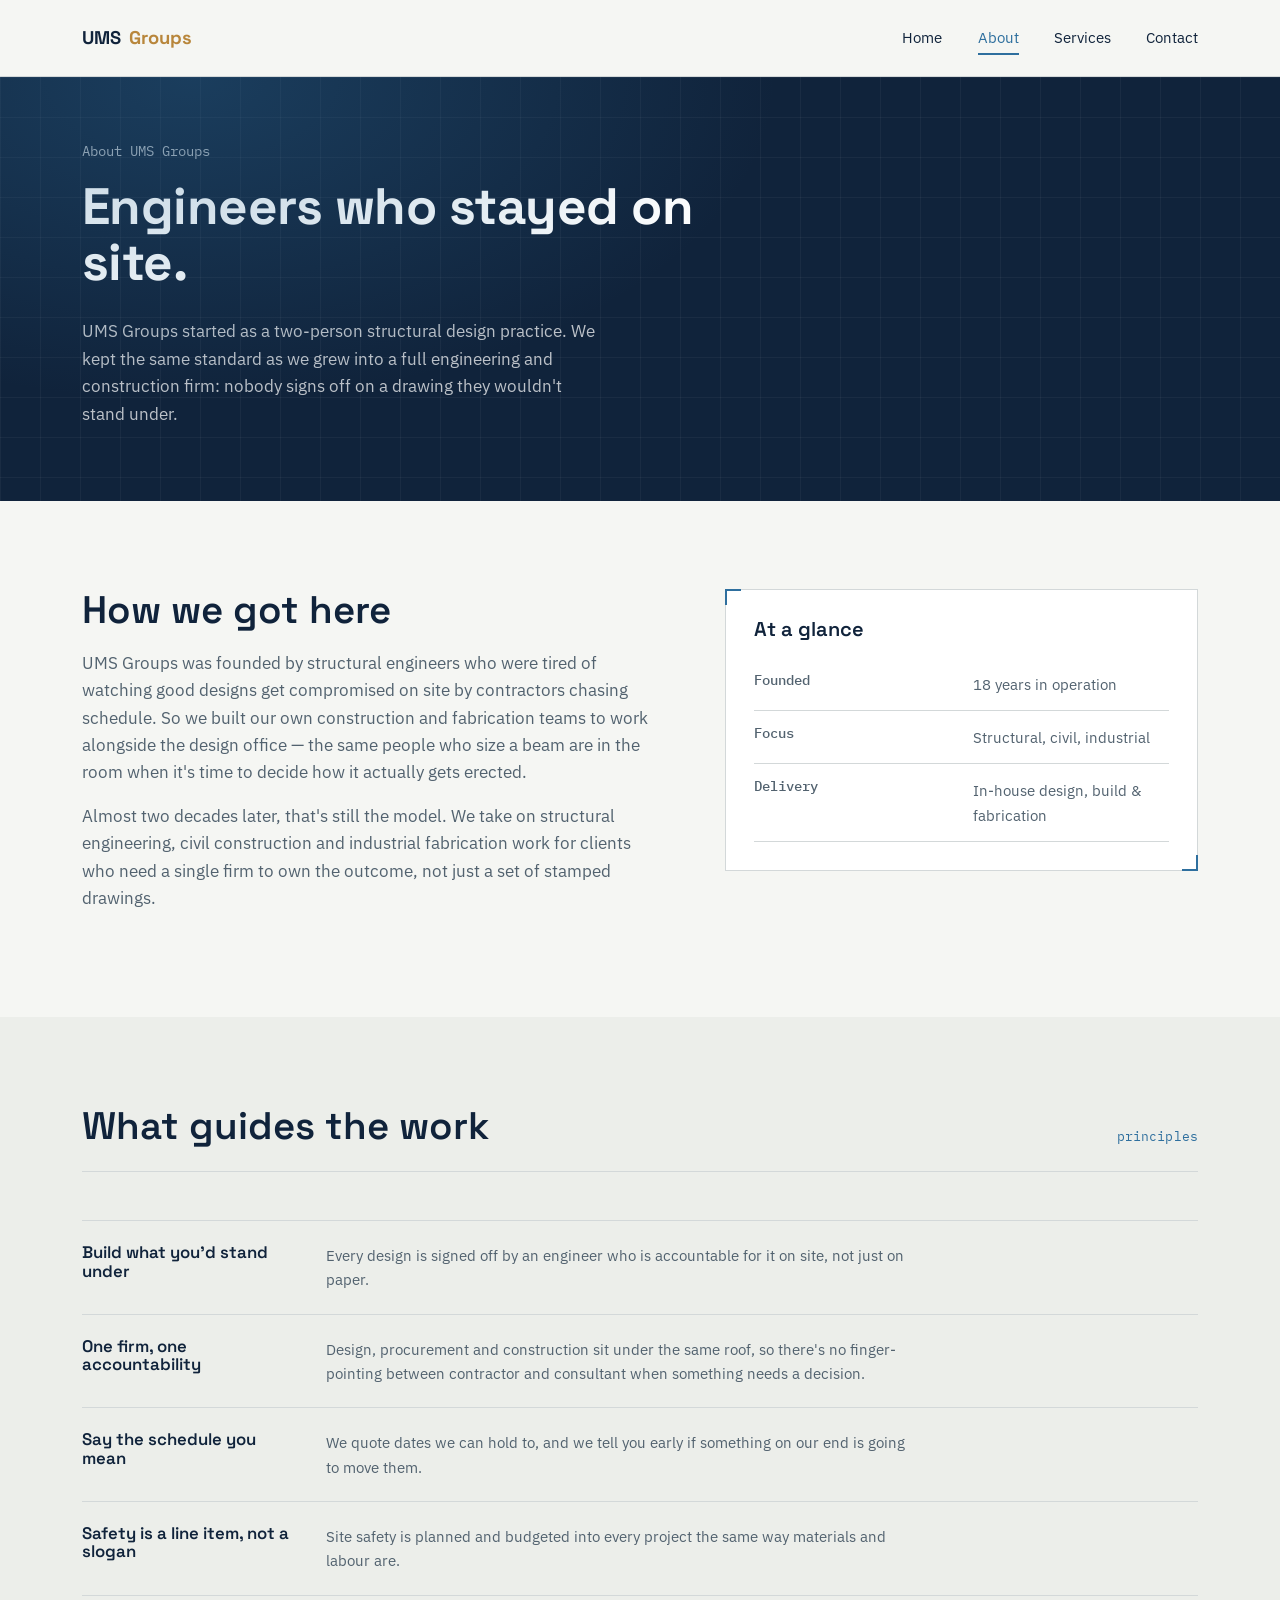
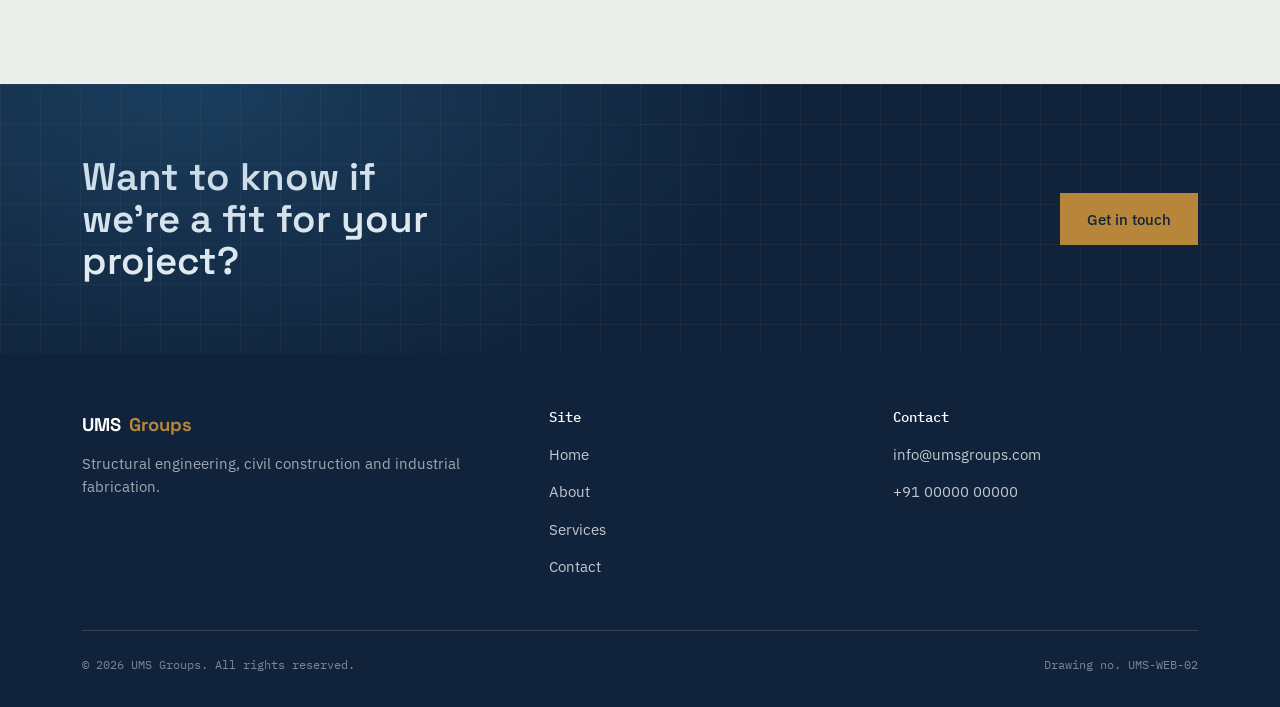
==== about.html @ aa7c988b "Add files via upload" ====
<!DOCTYPE html>
<html lang="en">
<head>
<meta charset="UTF-8">
<meta name="viewport" content="width=device-width, initial-scale=1.0">
<title>About — UMS Groups</title>
<meta name="description" content="UMS Groups is a structural and civil engineering firm built by engineers who also run the construction crews.">
<link rel="stylesheet" href="style.css">
</head>
<body>

<header class="site-header">
  <div class="wrap">
    <a href="index.html" class="brand">UMS <span>Groups</span></a>
    <nav class="primary" id="primaryNav">
      <a href="index.html">Home</a>
      <a href="about.html" class="current">About</a>
      <a href="services.html">Services</a>
      <a href="contact.html">Contact</a>
    </nav>
    <button class="nav-toggle" id="navToggle" aria-expanded="false" aria-controls="primaryNav">Menu</button>
  </div>
</header>

<section class="blueprint page-hero">
  <div class="wrap">
    <p class="eyebrow">About UMS Groups</p>
    <h1>Engineers who stayed on site.</h1>
    <p class="lede">UMS Groups started as a two-person structural design practice. We kept the same standard as we grew into a full engineering and construction firm: nobody signs off on a drawing they wouldn't stand under.</p>
  </div>
</section>

<section>
  <div class="wrap split">
    <div>
      <h2>How we got here</h2>
      <p>UMS Groups was founded by structural engineers who were tired of watching good designs get compromised on site by contractors chasing schedule. So we built our own construction and fabrication teams to work alongside the design office — the same people who size a beam are in the room when it's time to decide how it actually gets erected.</p>
      <p>Almost two decades later, that's still the model. We take on structural engineering, civil construction and industrial fabrication work for clients who need a single firm to own the outcome, not just a set of stamped drawings.</p>
    </div>
    <div class="panel">
      <h3 style="margin-bottom:18px;">At a glance</h3>
      <div class="row-list" style="border-top:none;">
        <div class="row" style="grid-template-columns:1fr 1fr;padding:14px 0;">
          <h3 style="font-size:0.9rem;color:var(--slate);font-family:var(--font-mono);font-weight:500;">Founded</h3>
          <p style="margin:0;">18 years in operation</p>
        </div>
        <div class="row" style="grid-template-columns:1fr 1fr;padding:14px 0;">
          <h3 style="font-size:0.9rem;color:var(--slate);font-family:var(--font-mono);font-weight:500;">Focus</h3>
          <p style="margin:0;">Structural, civil, industrial</p>
        </div>
        <div class="row" style="grid-template-columns:1fr 1fr;padding:14px 0;">
          <h3 style="font-size:0.9rem;color:var(--slate);font-family:var(--font-mono);font-weight:500;">Delivery</h3>
          <p style="margin:0;">In-house design, build &amp; fabrication</p>
        </div>
      </div>
    </div>
  </div>
</section>

<section class="on-dim">
  <div class="wrap">
    <div class="section-head">
      <h2>What guides the work</h2>
      <span class="index mono">principles</span>
    </div>
    <div class="row-list">
      <div class="row">
        <h3>Build what you'd stand under</h3>
        <p>Every design is signed off by an engineer who is accountable for it on site, not just on paper.</p>
      </div>
      <div class="row">
        <h3>One firm, one accountability</h3>
        <p>Design, procurement and construction sit under the same roof, so there's no finger-pointing between contractor and consultant when something needs a decision.</p>
      </div>
      <div class="row">
        <h3>Say the schedule you mean</h3>
        <p>We quote dates we can hold to, and we tell you early if something on our end is going to move them.</p>
      </div>
      <div class="row">
        <h3>Safety is a line item, not a slogan</h3>
        <p>Site safety is planned and budgeted into every project the same way materials and labour are.</p>
      </div>
    </div>
  </div>
</section>

<section class="blueprint cta-band">
  <div class="wrap">
    <h2>Want to know if we're a fit for your project?</h2>
    <a href="contact.html" class="btn btn-primary">Get in touch</a>
  </div>
</section>

<footer class="site-footer">
  <div class="wrap">
    <div class="foot-top">
      <div>
        <div class="brand">UMS <span style="color:#B8863B;">Groups</span></div>
        <p>Structural engineering, civil construction and industrial fabrication.</p>
      </div>
      <div>
        <h4>Site</h4>
        <ul>
          <li><a href="index.html">Home</a></li>
          <li><a href="about.html">About</a></li>
          <li><a href="services.html">Services</a></li>
          <li><a href="contact.html">Contact</a></li>
        </ul>
      </div>
      <div>
        <h4>Contact</h4>
        <ul>
          <li><a href="mailto:info@umsgroups.com">info@umsgroups.com</a></li>
          <li><a href="tel:+910000000000">+91 00000 00000</a></li>
        </ul>
      </div>
    </div>
    <div class="foot-bottom">
      <span>© 2026 UMS Groups. All rights reserved.</span>
      <span>Drawing no. UMS-WEB-02</span>
    </div>
  </div>
</footer>

<script>
  const toggle = document.getElementById('navToggle');
  const nav = document.getElementById('primaryNav');
  if (toggle) {
    toggle.addEventListener('click', () => {
      const open = nav.classList.toggle('open');
      toggle.setAttribute('aria-expanded', open ? 'true' : 'false');
    });
  }
</script>

</body>
</html>
---- style.css ----
/* ============================================
   UMS Groups — shared design system
   Concept: technical / blueprint drawing.
   Structure reads like a drawing sheet — grid
   lines, corner ticks, measurement labels —
   rather than decorative cards or gradients.
   ============================================ */

@import url('https://fonts.googleapis.com/css2?family=Space+Grotesk:wght@400;500;600;700&family=IBM+Plex+Sans:wght@400;500;600&family=IBM+Plex+Mono:wght@400;500&display=swap');

:root {
  --ink: #10233B;        /* primary navy — headings, dark surfaces */
  --steel: #2E6F9E;      /* structural blue — links, accents */
  --slate: #52626F;      /* secondary text */
  --brass: #B8863B;      /* warm accent — CTAs, highlights */
  --paper: #F5F6F3;      /* page background */
  --paper-dim: #ECEEEA;  /* recessed panels */
  --line: #D3D8D9;       /* hairlines, grid */
  --line-strong: #AEB6B8;
  --white: #FFFFFF;

  --font-display: 'Space Grotesk', sans-serif;
  --font-body: 'IBM Plex Sans', sans-serif;
  --font-mono: 'IBM Plex Mono', monospace;

  --measure: 66ch;
}

* { box-sizing: border-box; }

html { scroll-behavior: smooth; }

body {
  margin: 0;
  background: var(--paper);
  color: var(--ink);
  font-family: var(--font-body);
  font-size: 17px;
  line-height: 1.6;
  -webkit-font-smoothing: antialiased;
}

@media (prefers-reduced-motion: reduce) {
  html { scroll-behavior: auto; }
  * { animation-duration: 0.001ms !important; transition-duration: 0.001ms !important; }
}

h1, h2, h3, h4 {
  font-family: var(--font-display);
  font-weight: 600;
  line-height: 1.1;
  margin: 0 0 0.5em;
  color: var(--ink);
}

h1 { font-size: clamp(2.4rem, 5vw, 4.2rem); font-weight: 700; letter-spacing: -0.01em; }
h2 { font-size: clamp(1.8rem, 3vw, 2.6rem); }
h3 { font-size: 1.25rem; }

p { margin: 0 0 1em; color: var(--slate); max-width: var(--measure); }

a { color: var(--steel); text-decoration: none; }
a:hover { text-decoration: underline; }

a:focus-visible,
button:focus-visible {
  outline: 2px solid var(--brass);
  outline-offset: 3px;
}

.mono {
  font-family: var(--font-mono);
  font-size: 0.8rem;
  color: var(--slate);
  letter-spacing: 0.01em;
}

.wrap {
  max-width: 1180px;
  margin: 0 auto;
  padding: 0 32px;
}

/* ---------- Header ---------- */

.site-header {
  border-bottom: 1px solid var(--line);
  background: var(--paper);
  position: sticky;
  top: 0;
  z-index: 40;
}

.site-header .wrap {
  display: flex;
  align-items: center;
  justify-content: space-between;
  height: 76px;
}

.brand {
  font-family: var(--font-display);
  font-weight: 700;
  font-size: 1.15rem;
  color: var(--ink);
  display: flex;
  align-items: baseline;
  gap: 8px;
}

.brand span {
  color: var(--brass);
}

.brand:hover { text-decoration: none; }

nav.primary {
  display: flex;
  gap: 2.2rem;
}

nav.primary a {
  color: var(--ink);
  font-size: 0.95rem;
  padding: 4px 0;
  border-bottom: 2px solid transparent;
}

nav.primary a:hover {
  text-decoration: none;
  border-bottom-color: var(--brass);
}

nav.primary a.current {
  color: var(--steel);
  border-bottom-color: var(--steel);
}

.nav-toggle { display: none; }

@media (max-width: 760px) {
  nav.primary {
    position: absolute;
    top: 76px;
    left: 0;
    right: 0;
    background: var(--paper);
    border-bottom: 1px solid var(--line);
    flex-direction: column;
    gap: 0;
    display: none;
  }
  nav.primary.open { display: flex; }
  nav.primary a {
    padding: 14px 32px;
    border-bottom: 1px solid var(--line);
    border-left: 3px solid transparent;
  }
  nav.primary a.current,
  nav.primary a:hover {
    border-bottom: 1px solid var(--line);
    border-left: 3px solid var(--brass);
  }
  .nav-toggle {
    display: block;
    background: none;
    border: 1px solid var(--line-strong);
    padding: 8px 12px;
    font-family: var(--font-mono);
    font-size: 0.85rem;
    cursor: pointer;
    color: var(--ink);
  }
}

/* ---------- Blueprint grid backdrop ---------- */

.blueprint {
  position: relative;
  background-color: var(--ink);
  background-image:
    linear-gradient(rgba(255,255,255,0.045) 1px, transparent 1px),
    linear-gradient(90deg, rgba(255,255,255,0.045) 1px, transparent 1px);
  background-size: 40px 40px;
  color: var(--white);
  overflow: hidden;
}

.blueprint::before {
  content: "";
  position: absolute;
  inset: 0;
  background: radial-gradient(ellipse 900px 500px at 15% 0%, rgba(46,111,158,0.35), transparent 65%);
  pointer-events: none;
}

/* corner ticks — like a drawing sheet's frame marks */
.corner-frame {
  position: relative;
  border: 1px solid rgba(255,255,255,0.18);
}

.corner-frame::before,
.corner-frame::after,
.corner-frame > .tick-br-a,
.corner-frame > .tick-br-b {
  content: "";
  position: absolute;
  width: 18px;
  height: 18px;
  border: 1px solid var(--brass);
}

.corner-frame::before { top: -1px; left: -1px; border-width: 2px 0 0 2px; }
.corner-frame::after { bottom: -1px; right: -1px; border-width: 0 2px 2px 0; }

.panel {
  border: 1px solid var(--line);
  background: var(--white);
  padding: 28px;
  position: relative;
}

.panel::before,
.panel::after {
  content: "";
  position: absolute;
  width: 14px;
  height: 14px;
}

.panel::before { top: -1px; left: -1px; border-top: 2px solid var(--steel); border-left: 2px solid var(--steel); }
.panel::after { bottom: -1px; right: -1px; border-bottom: 2px solid var(--steel); border-right: 2px solid var(--steel); }

/* ---------- Hero ---------- */

.hero {
  padding: 96px 0 88px;
}

.hero .eyebrow {
  font-family: var(--font-mono);
  font-size: 0.85rem;
  color: rgba(255,255,255,0.65);
  margin-bottom: 22px;
  display: flex;
  align-items: center;
  gap: 10px;
}

.hero .eyebrow::before {
  content: "";
  width: 8px;
  height: 8px;
  background: var(--brass);
  display: inline-block;
}

.hero h1 { color: var(--white); max-width: 15ch; }

.hero .lede {
  color: rgba(255,255,255,0.72);
  font-size: 1.15rem;
  max-width: 46ch;
  margin-top: 20px;
}

.hero-actions {
  display: flex;
  gap: 16px;
  margin-top: 36px;
  flex-wrap: wrap;
}

.hero-stats {
  display: grid;
  grid-template-columns: repeat(3, auto);
  gap: 40px;
  margin-top: 72px;
  padding-top: 28px;
  border-top: 1px solid rgba(255,255,255,0.18);
  max-width: 620px;
}

.hero-stats .stat-value {
  font-family: var(--font-display);
  font-size: 2rem;
  font-weight: 700;
  color: var(--white);
}

.hero-stats .stat-label {
  font-family: var(--font-mono);
  font-size: 0.78rem;
  color: rgba(255,255,255,0.6);
  margin-top: 4px;
}

@media (max-width: 640px) {
  .hero-stats { grid-template-columns: repeat(2, auto); }
}

/* ---------- Buttons ---------- */

.btn {
  display: inline-flex;
  align-items: center;
  gap: 10px;
  padding: 13px 26px;
  font-family: var(--font-body);
  font-weight: 500;
  font-size: 0.95rem;
  border: 1px solid transparent;
  cursor: pointer;
  transition: background 0.15s ease, border-color 0.15s ease, color 0.15s ease;
}

.btn:hover { text-decoration: none; }

.btn-primary {
  background: var(--brass);
  color: var(--ink);
}
.btn-primary:hover { background: #cc9847; }

.btn-outline {
  background: transparent;
  color: var(--white);
  border-color: rgba(255,255,255,0.4);
}
.btn-outline:hover { border-color: var(--white); }

.btn-dark {
  background: var(--ink);
  color: var(--white);
}
.btn-dark:hover { background: #1a3555; }

/* ---------- Sections ---------- */

section { padding: 88px 0; }

.section-head {
  display: flex;
  justify-content: space-between;
  align-items: flex-end;
  gap: 32px;
  margin-bottom: 48px;
  border-bottom: 1px solid var(--line);
  padding-bottom: 24px;
}

.section-head .index {
  font-family: var(--font-mono);
  font-size: 0.8rem;
  color: var(--steel);
}

.section-head h2 { margin: 0; }

.on-dim { background: var(--paper-dim); }

/* ---------- Capability / service list ---------- */

.cap-list {
  display: grid;
  grid-template-columns: repeat(2, 1fr);
  gap: 1px;
  background: var(--line);
  border: 1px solid var(--line);
}

.cap-item {
  background: var(--white);
  padding: 34px;
}

.cap-item .num {
  font-family: var(--font-mono);
  color: var(--steel);
  font-size: 0.85rem;
  display: block;
  margin-bottom: 14px;
}

.cap-item h3 { margin-bottom: 10px; }
.cap-item p { margin: 0; font-size: 0.96rem; }

@media (max-width: 760px) {
  .cap-list { grid-template-columns: 1fr; }
}

/* ---------- Two column ---------- */

.split {
  display: grid;
  grid-template-columns: 1.1fr 0.9fr;
  gap: 64px;
  align-items: start;
}

@media (max-width: 860px) {
  .split { grid-template-columns: 1fr; gap: 40px; }
}

/* ---------- Process steps (legitimately sequential) ---------- */

.steps {
  counter-reset: step;
  border-top: 1px solid var(--line);
}

.step {
  display: grid;
  grid-template-columns: 90px 1fr;
  gap: 24px;
  padding: 26px 0;
  border-bottom: 1px solid var(--line);
}

.step .step-num {
  font-family: var(--font-mono);
  color: var(--steel);
  font-size: 1rem;
}

.step h3 { margin-bottom: 6px; }
.step p { margin: 0; font-size: 0.95rem; }

/* ---------- Values / list rows ---------- */

.row-list { border-top: 1px solid var(--line); }
.row-list .row {
  display: grid;
  grid-template-columns: 220px 1fr;
  gap: 24px;
  padding: 22px 0;
  border-bottom: 1px solid var(--line);
}
.row-list .row h3 { margin: 0; font-size: 1.05rem; }
.row-list .row p { margin: 0; font-size: 0.95rem; }

@media (max-width: 640px) {
  .row-list .row { grid-template-columns: 1fr; gap: 6px; }
}

/* ---------- Quote / testimonial ---------- */

.quote-block {
  border-left: 3px solid var(--brass);
  padding: 4px 0 4px 28px;
}
.quote-block p {
  font-family: var(--font-display);
  font-size: 1.4rem;
  color: var(--ink);
  font-weight: 500;
  max-width: 42ch;
  line-height: 1.35;
}
.quote-block .who {
  font-family: var(--font-mono);
  font-size: 0.82rem;
  color: var(--slate);
}

/* ---------- CTA band ---------- */

.cta-band {
  padding: 72px 0;
}
.cta-band .wrap {
  display: flex;
  justify-content: space-between;
  align-items: center;
  gap: 32px;
  flex-wrap: wrap;
}
.cta-band h2 { color: var(--white); margin: 0; max-width: 16ch; }

/* ---------- Forms ---------- */

.field {
  margin-bottom: 22px;
}
.field label {
  display: block;
  font-family: var(--font-mono);
  font-size: 0.8rem;
  color: var(--slate);
  margin-bottom: 8px;
}
.field input,
.field textarea,
.field select {
  width: 100%;
  border: 1px solid var(--line-strong);
  background: var(--white);
  padding: 12px 14px;
  font-family: var(--font-body);
  font-size: 0.98rem;
  color: var(--ink);
}
.field input:focus,
.field textarea:focus,
.field select:focus {
  outline: none;
  border-color: var(--steel);
}
.field textarea { resize: vertical; min-height: 120px; }
.field-row { display: grid; grid-template-columns: 1fr 1fr; gap: 20px; }
@media (max-width: 640px) { .field-row { grid-template-columns: 1fr; } }

/* ---------- Contact info list ---------- */

.info-list { margin-top: 8px; }
.info-list .item {
  padding: 18px 0;
  border-bottom: 1px solid var(--line);
}
.info-list .item .label {
  font-family: var(--font-mono);
  font-size: 0.78rem;
  color: var(--steel);
  margin-bottom: 4px;
}
.info-list .item div.val { color: var(--ink); font-size: 1rem; }

/* ---------- Footer ---------- */

footer.site-footer {
  background: var(--ink);
  color: rgba(255,255,255,0.65);
  padding: 56px 0 32px;
}
footer.site-footer .foot-top {
  display: grid;
  grid-template-columns: 1.4fr 1fr 1fr;
  gap: 40px;
  padding-bottom: 40px;
  border-bottom: 1px solid rgba(255,255,255,0.15);
}
footer.site-footer h4 {
  color: var(--white);
  font-size: 0.85rem;
  font-family: var(--font-mono);
  font-weight: 500;
  margin-bottom: 16px;
}
footer.site-footer .brand { color: var(--white); margin-bottom: 12px; }
footer.site-footer p { color: rgba(255,255,255,0.6); font-size: 0.92rem; }
footer.site-footer ul { list-style: none; margin: 0; padding: 0; }
footer.site-footer li { margin-bottom: 10px; }
footer.site-footer a { color: rgba(255,255,255,0.75); font-size: 0.92rem; }
footer.site-footer .foot-bottom {
  display: flex;
  justify-content: space-between;
  padding-top: 24px;
  font-family: var(--font-mono);
  font-size: 0.78rem;
  color: rgba(255,255,255,0.45);
  flex-wrap: wrap;
  gap: 12px;
}
@media (max-width: 760px) {
  footer.site-footer .foot-top { grid-template-columns: 1fr; }
}

/* ---------- Page hero (interior pages, simpler) ---------- */

.page-hero {
  padding: 64px 0 56px;
}
.page-hero .eyebrow {
  font-family: var(--font-mono);
  font-size: 0.85rem;
  color: rgba(255,255,255,0.65);
  margin-bottom: 16px;
}
.page-hero h1 { color: var(--white); max-width: 20ch; font-size: clamp(2.1rem, 4vw, 3.2rem); }
.page-hero p.lede { color: rgba(255,255,255,0.72); max-width: 52ch; margin-top: 16px; font-size: 1.08rem; }
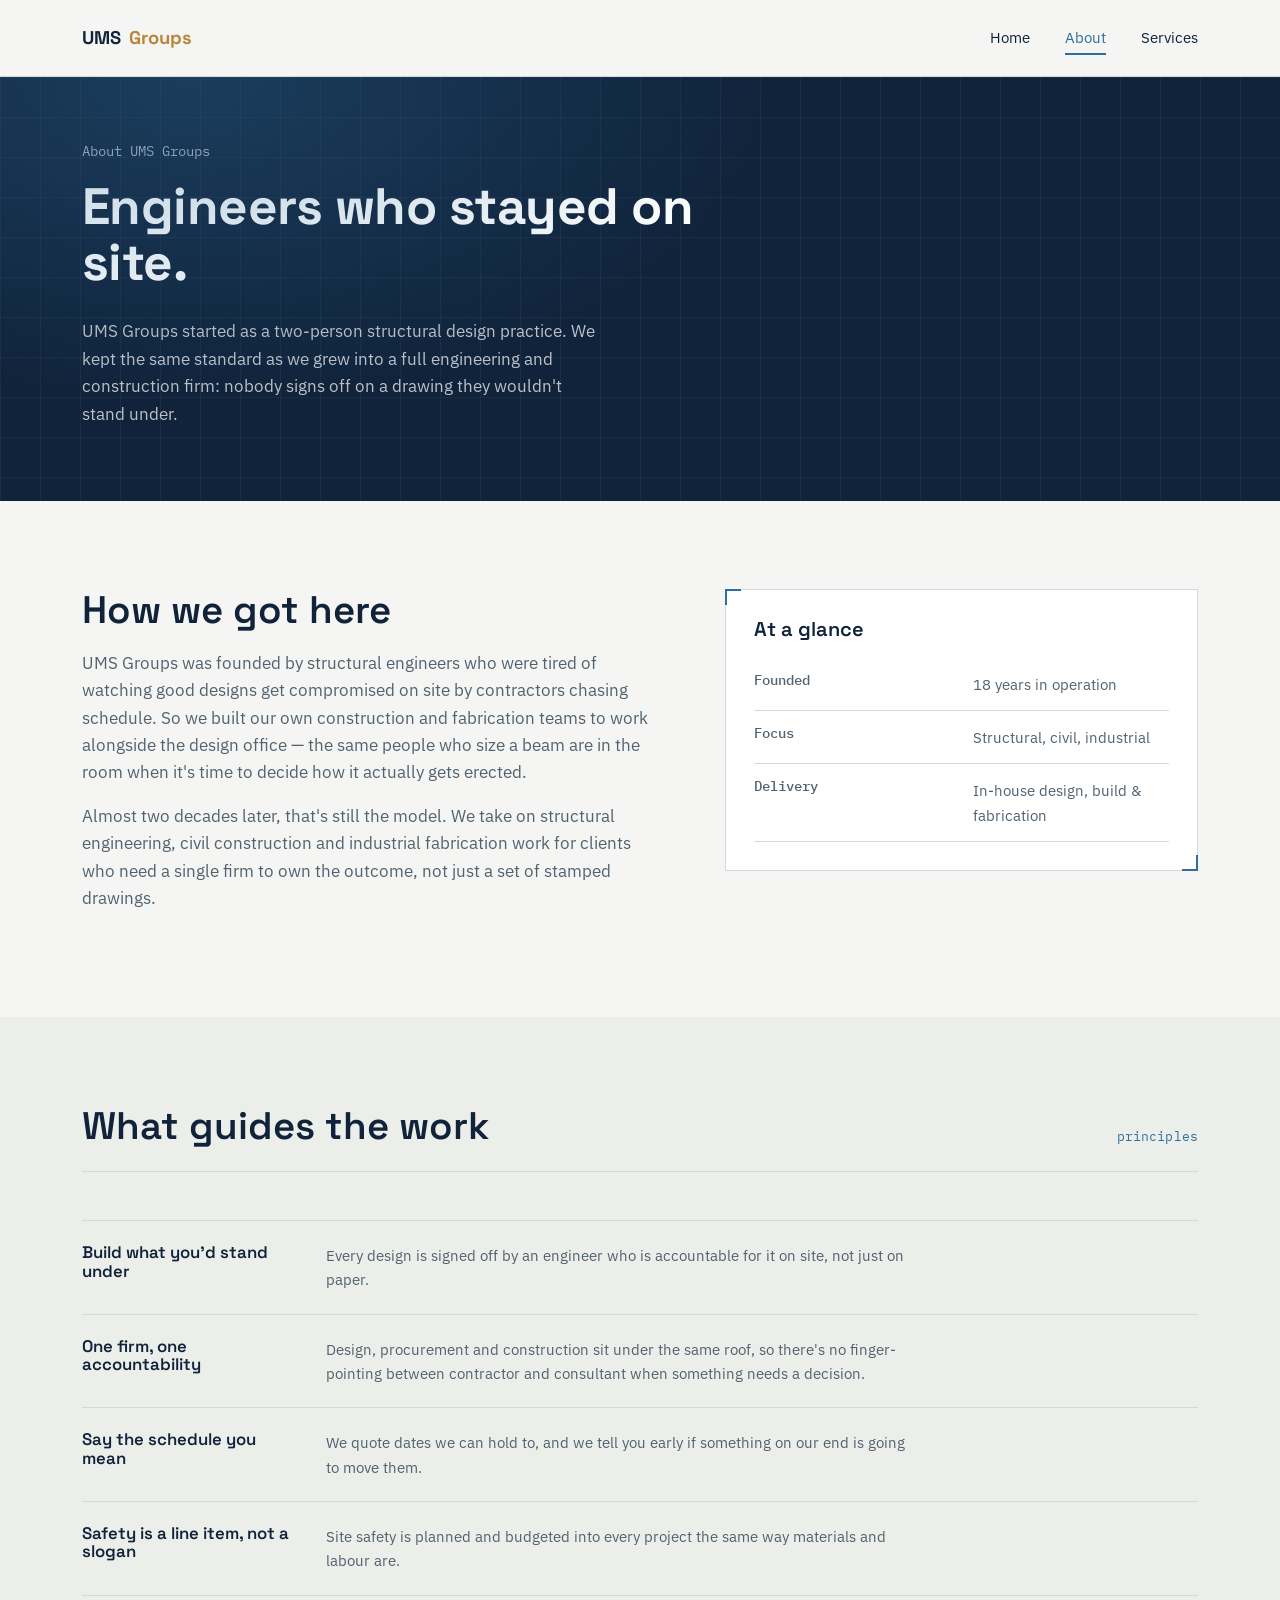
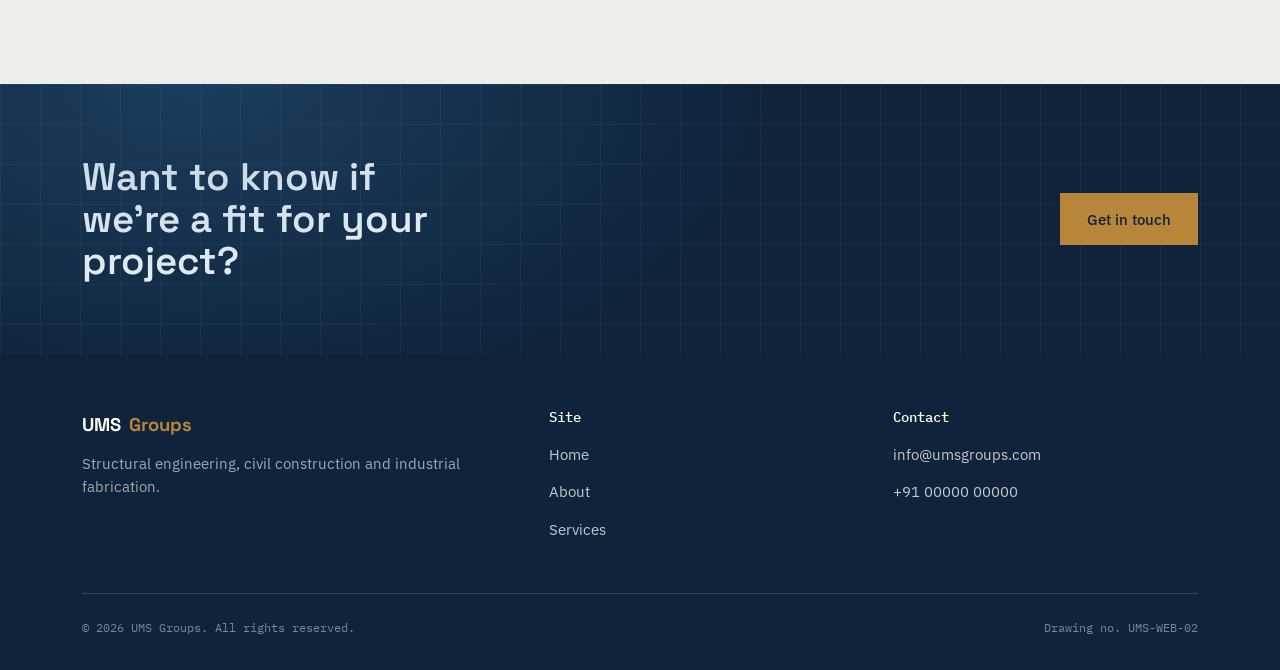
==== commit 70e9f38f: "Change contact.html - Session 1 (6a97af6a6b55c635cd518819)" ====
--- a/about.html
+++ b/about.html
@@ -16,7 +16,6 @@
       <a href="index.html">Home</a>
       <a href="about.html" class="current">About</a>
       <a href="services.html">Services</a>
-      <a href="contact.html">Contact</a>
     </nav>
     <button class="nav-toggle" id="navToggle" aria-expanded="false" aria-controls="primaryNav">Menu</button>
   </div>
@@ -87,7 +86,7 @@
 <section class="blueprint cta-band">
   <div class="wrap">
     <h2>Want to know if we're a fit for your project?</h2>
-    <a href="contact.html" class="btn btn-primary">Get in touch</a>
+    <a href="mailto:umscontrctor@gmail.com" class="btn btn-primary">Get in touch</a>
   </div>
 </section>
 
@@ -104,7 +103,6 @@
           <li><a href="index.html">Home</a></li>
           <li><a href="about.html">About</a></li>
           <li><a href="services.html">Services</a></li>
-          <li><a href="contact.html">Contact</a></li>
         </ul>
       </div>
       <div>
